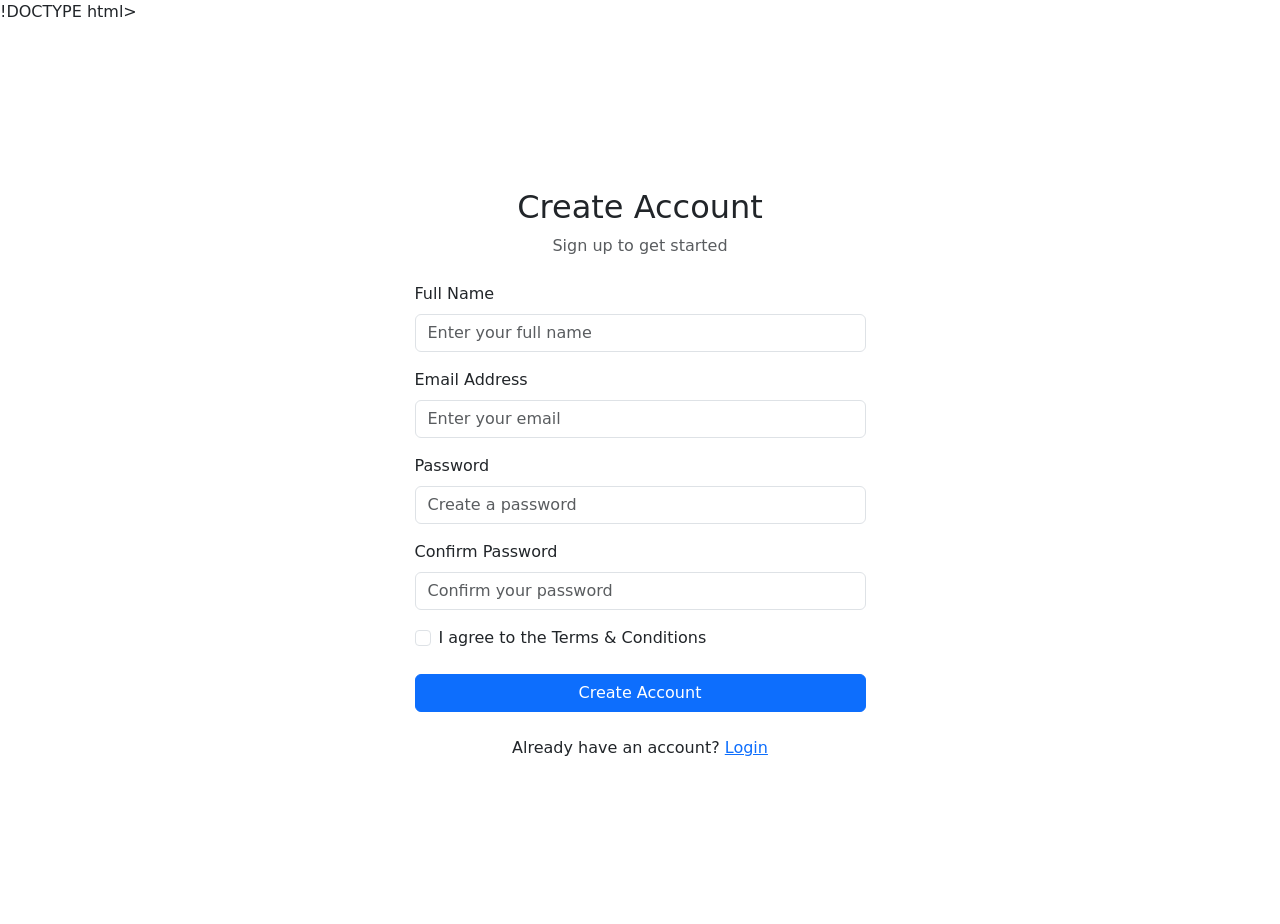
==== Sign-up.html @ df99f41f "Add login and signup pages" ====
!DOCTYPE html>
<html lang="en">
<head>
    <meta charset="UTF-8">
    <meta name="viewport" content="width=device-width, initial-scale=1.0">

    <title>Sign Up</title>

    <!-- Bootstrap CSS -->
    <link href="https://cdn.jsdelivr.net/npm/bootstrap@5.3.3/dist/css/bootstrap.min.css" rel="stylesheet">

    <!-- Custom CSS -->
    <link rel="stylesheet" href="style.css">
</head>

<body>

    <div class="container">
        <div class="row justify-content-center align-items-center min-vh-100">

            <div class="col-md-6 col-lg-5">

                <div class="login-box">

                    <h2 class="text-center mb-2">Create Account</h2>
                    <p class="text-center text-muted mb-4">
                        Sign up to get started
                    </p>

                    <form>

                        <!-- Full Name -->
                        <div class="mb-3">
                            <label for="name" class="form-label">
                                Full Name
                            </label>

                            <input 
                                type="text" 
                                class="form-control" 
                                id="name"
                                placeholder="Enter your full name"
                                required
                            >
                        </div>

                        <!-- Email -->
                        <div class="mb-3">
                            <label for="email" class="form-label">
                                Email Address
                            </label>

                            <input 
                                type="email" 
                                class="form-control" 
                                id="email"
                                placeholder="Enter your email"
                                required
                            >
                        </div>

                        <!-- Password -->
                        <div class="mb-3">
                            <label for="password" class="form-label">
                                Password
                            </label>

                            <input 
                                type="password" 
                                class="form-control" 
                                id="password"
                                placeholder="Create a password"
                                required
                            >
                        </div>

                        <!-- Confirm Password -->
                        <div class="mb-3">
                            <label for="confirmPassword" class="form-label">
                                Confirm Password
                            </label>

                            <input 
                                type="password" 
                                class="form-control" 
                                id="confirmPassword"
                                placeholder="Confirm your password"
                                required
                            >
                        </div>

                        <!-- Terms -->
                        <div class="form-check mb-4">
                            <input 
                                class="form-check-input" 
                                type="checkbox" 
                                id="terms"
                                required
                            >

                            <label class="form-check-label" for="terms">
                                I agree to the Terms & Conditions
                            </label>
                        </div>

                        <!-- Sign Up Button -->
                        <button type="submit" class="btn btn-primary w-100">
                            Create Account
                        </button>

                    </form>

                    <p class="text-center mt-4 mb-0">
                        Already have an account?
                        <a href="login.html" class="signup-link">
                            Login
                        </a>
                    </p>

                </div>

            </div>

        </div>
    </div>

</body>
</html>
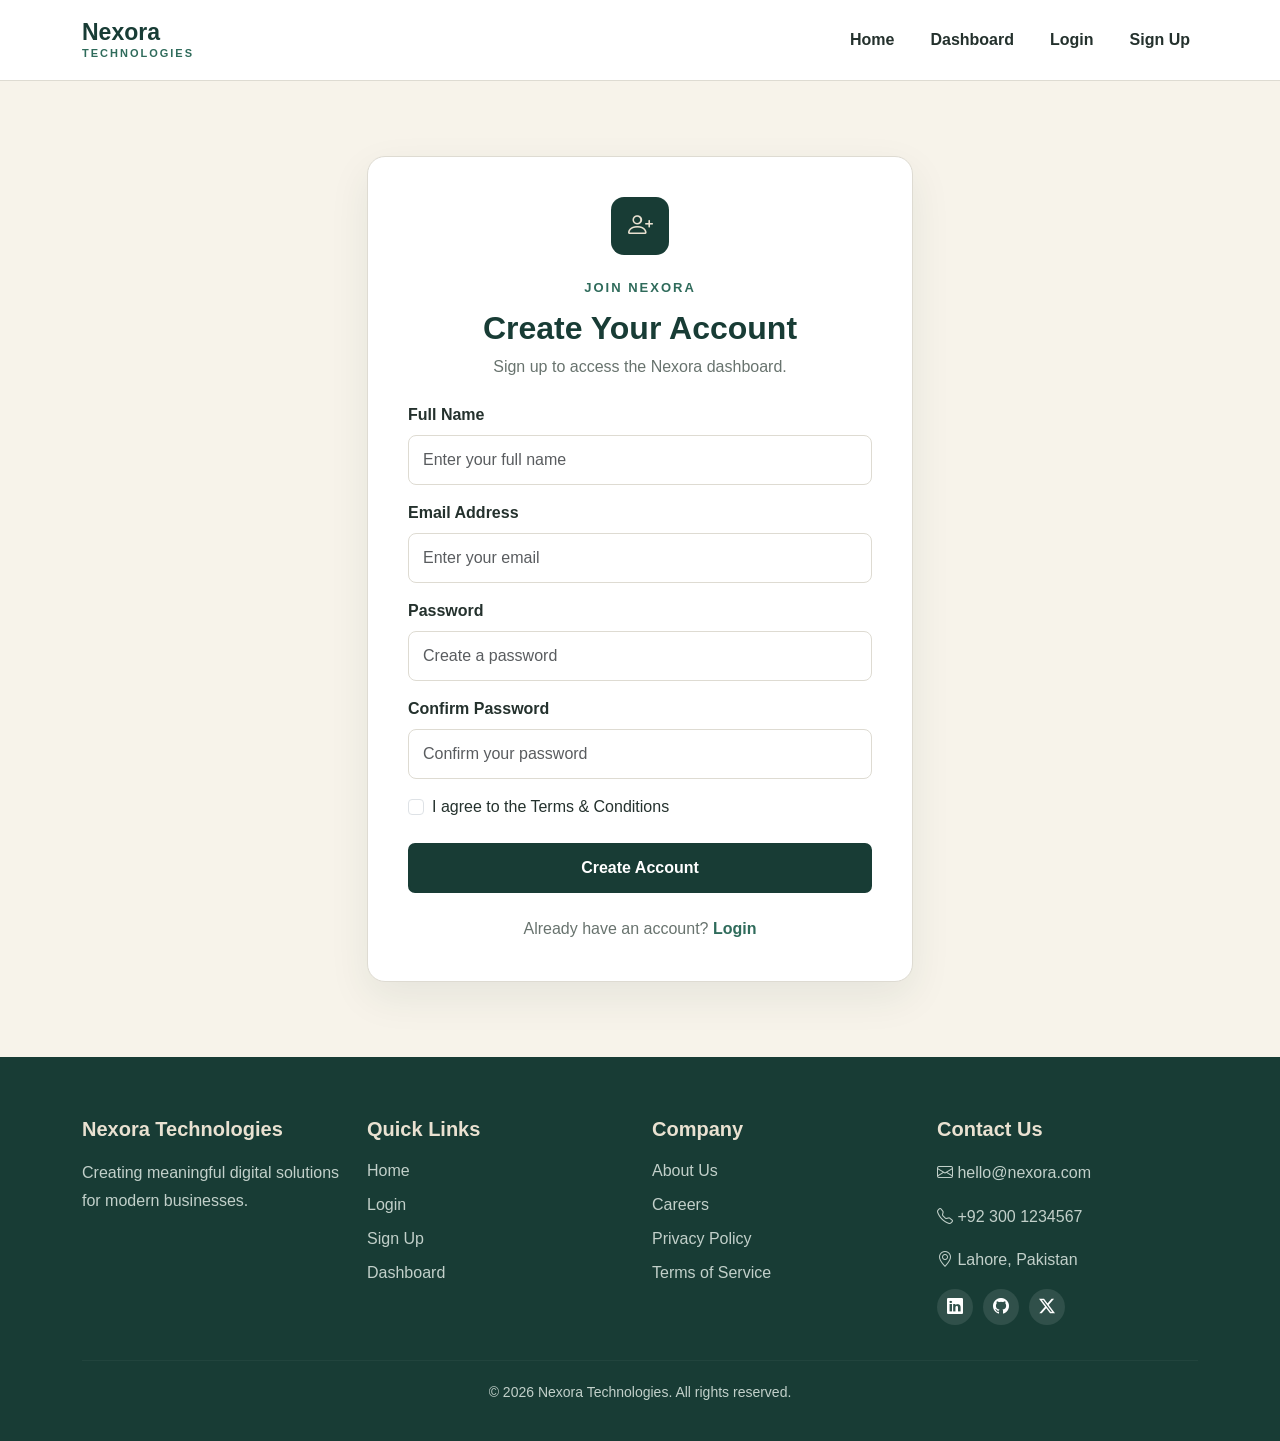
==== commit 2a2d846f: "Update login signup and add new pages" ====
--- a/Sign-up.html
+++ b/Sign-up.html
@@ -1,128 +1,269 @@
-!DOCTYPE html>
+<!DOCTYPE html>
 <html lang="en">
+
 <head>
+
     <meta charset="UTF-8">
     <meta name="viewport" content="width=device-width, initial-scale=1.0">
 
-    <title>Sign Up</title>
-
-    <!-- Bootstrap CSS -->
-    <link href="https://cdn.jsdelivr.net/npm/bootstrap@5.3.3/dist/css/bootstrap.min.css" rel="stylesheet">
-
-    <!-- Custom CSS -->
-    <link rel="stylesheet" href="style.css">
+    <title>Nexora Technologies | Sign Up</title>
+
+    <link href="https://cdn.jsdelivr.net/npm/bootstrap@5.3.3/dist/css/bootstrap.min.css"
+        rel="stylesheet">
+
+    <link rel="stylesheet"
+        href="https://cdn.jsdelivr.net/npm/bootstrap-icons@1.11.3/font/bootstrap-icons.min.css">
+
+    <link rel="stylesheet" href="Style.css">
+
 </head>
 
 <body>
 
-    <div class="container">
-        <div class="row justify-content-center align-items-center min-vh-100">
-
-            <div class="col-md-6 col-lg-5">
-
-                <div class="login-box">
-
-                    <h2 class="text-center mb-2">Create Account</h2>
-                    <p class="text-center text-muted mb-4">
-                        Sign up to get started
-                    </p>
-
-                    <form>
-
-                        <!-- Full Name -->
-                        <div class="mb-3">
-                            <label for="name" class="form-label">
-                                Full Name
-                            </label>
-
-                            <input 
-                                type="text" 
-                                class="form-control" 
-                                id="name"
-                                placeholder="Enter your full name"
-                                required
-                            >
+    <div id="navbar"></div>
+
+
+    <main>
+
+        <section class="auth-section">
+
+            <div class="container">
+
+                <div class="row justify-content-center">
+
+                    <div class="col-md-8 col-lg-6">
+
+                        <div class="auth-card">
+
+                            <div class="auth-icon">
+                                <i class="bi bi-person-plus"></i>
+                            </div>
+
+
+                            <div class="text-center">
+
+                                <span class="section-label">
+                                    JOIN NEXORA
+                                </span>
+
+                                <h1>
+                                    Create Your Account
+                                </h1>
+
+                                <p>
+                                    Sign up to access the Nexora dashboard.
+                                </p>
+
+                            </div>
+
+
+                            <form id="signupForm"
+                                class="mt-4"
+                                novalidate>
+
+
+                                <div class="mb-3">
+
+                                    <label for="name"
+                                        class="form-label">
+                                        Full Name
+                                    </label>
+
+                                    <input type="text"
+                                        id="name"
+                                        class="form-control"
+                                        placeholder="Enter your full name"
+                                        required>
+
+                                    <div class="invalid-feedback">
+                                        Please enter your full name.
+                                    </div>
+
+                                </div>
+
+
+                                <div class="mb-3">
+
+                                    <label for="email"
+                                        class="form-label">
+                                        Email Address
+                                    </label>
+
+                                    <input type="email"
+                                        id="email"
+                                        class="form-control"
+                                        placeholder="Enter your email"
+                                        required>
+
+                                    <div class="invalid-feedback">
+                                        Please enter a valid email.
+                                    </div>
+
+                                </div>
+
+
+                                <div class="mb-3">
+
+                                    <label for="password"
+                                        class="form-label">
+                                        Password
+                                    </label>
+
+                                    <input type="password"
+                                        id="password"
+                                        class="form-control"
+                                        placeholder="Create a password"
+                                        minlength="6"
+                                        required>
+
+                                    <div class="invalid-feedback">
+                                        Password must contain at least
+                                        6 characters.
+                                    </div>
+
+                                </div>
+
+
+                                <div class="mb-3">
+
+                                    <label for="confirmPassword"
+                                        class="form-label">
+                                        Confirm Password
+                                    </label>
+
+                                    <input type="password"
+                                        id="confirmPassword"
+                                        class="form-control"
+                                        placeholder="Confirm your password"
+                                        required>
+
+                                    <div class="invalid-feedback">
+                                        Passwords must match.
+                                    </div>
+
+                                </div>
+
+
+                                <div class="form-check mb-4">
+
+                                    <input type="checkbox"
+                                        class="form-check-input"
+                                        id="terms"
+                                        required>
+
+                                    <label class="form-check-label"
+                                        for="terms">
+                                        I agree to the Terms & Conditions
+                                    </label>
+
+                                    <div class="invalid-feedback">
+                                        Please accept the terms.
+                                    </div>
+
+                                </div>
+
+
+                                <button type="submit"
+                                    class="btn main-btn w-100">
+                                    Create Account
+                                </button>
+
+
+                                <p class="text-center mt-4 mb-0">
+
+                                    Already have an account?
+
+                                    <a href="Login.html"
+                                        class="auth-link">
+                                        Login
+                                    </a>
+
+                                </p>
+
+                            </form>
+
                         </div>
 
-                        <!-- Email -->
-                        <div class="mb-3">
-                            <label for="email" class="form-label">
-                                Email Address
-                            </label>
-
-                            <input 
-                                type="email" 
-                                class="form-control" 
-                                id="email"
-                                placeholder="Enter your email"
-                                required
-                            >
-                        </div>
-
-                        <!-- Password -->
-                        <div class="mb-3">
-                            <label for="password" class="form-label">
-                                Password
-                            </label>
-
-                            <input 
-                                type="password" 
-                                class="form-control" 
-                                id="password"
-                                placeholder="Create a password"
-                                required
-                            >
-                        </div>
-
-                        <!-- Confirm Password -->
-                        <div class="mb-3">
-                            <label for="confirmPassword" class="form-label">
-                                Confirm Password
-                            </label>
-
-                            <input 
-                                type="password" 
-                                class="form-control" 
-                                id="confirmPassword"
-                                placeholder="Confirm your password"
-                                required
-                            >
-                        </div>
-
-                        <!-- Terms -->
-                        <div class="form-check mb-4">
-                            <input 
-                                class="form-check-input" 
-                                type="checkbox" 
-                                id="terms"
-                                required
-                            >
-
-                            <label class="form-check-label" for="terms">
-                                I agree to the Terms & Conditions
-                            </label>
-                        </div>
-
-                        <!-- Sign Up Button -->
-                        <button type="submit" class="btn btn-primary w-100">
-                            Create Account
-                        </button>
-
-                    </form>
-
-                    <p class="text-center mt-4 mb-0">
-                        Already have an account?
-                        <a href="login.html" class="signup-link">
-                            Login
-                        </a>
-                    </p>
+                    </div>
 
                 </div>
 
             </div>
 
-        </div>
-    </div>
+        </section>
+
+    </main>
+
+
+    <div id="footer"></div>
+
+
+    <script src="https://cdn.jsdelivr.net/npm/bootstrap@5.3.3/dist/js/bootstrap.bundle.min.js">
+    </script>
+
+
+    <script>
+
+        fetch("navbar.html")
+            .then(response => response.text())
+            .then(data => {
+                document.getElementById("navbar").innerHTML = data;
+            });
+
+
+        fetch("footer.html")
+            .then(response => response.text())
+            .then(data => {
+                document.getElementById("footer").innerHTML = data;
+            });
+
+
+        const signupForm =
+            document.getElementById("signupForm");
+
+        signupForm.addEventListener("submit", function (event) {
+
+            event.preventDefault();
+
+            const password =
+                document.getElementById("password");
+
+            const confirmPassword =
+                document.getElementById("confirmPassword");
+
+
+            if (password.value !== confirmPassword.value) {
+
+                confirmPassword.setCustomValidity(
+                    "Passwords do not match."
+                );
+
+            } else {
+
+                confirmPassword.setCustomValidity("");
+
+            }
+
+
+            if (!signupForm.checkValidity()) {
+
+                event.stopPropagation();
+
+                signupForm.classList.add("was-validated");
+
+                return;
+
+            }
+
+
+            signupForm.classList.add("was-validated");
+
+            window.location.href = "dashboard.html";
+
+        });
+
+    </script>
 
 </body>
-</html>
+
+</html>
--- a/Style.css
+++ b/Style.css
@@ -0,0 +1,623 @@
+/*COLOR THEME*/
+
+:root {
+    --dark-green: #183c35;
+    --green: #2f6b5b;
+    --light-green: #e5eee9;
+    --cream: #f7f3ea;
+    --beige: #e9e1d1;
+    --dark-text: #24312d;
+    --muted-text: #68736e;
+    --white: #ffffff;
+    --border: #dedbd2;
+}
+
+
+/* GENERAL*/
+
+* {
+    box-sizing: border-box;
+}
+
+body {
+    margin: 0;
+    font-family: Arial, Helvetica, sans-serif;
+    background-color: var(--cream);
+    color: var(--dark-text);
+}
+
+a {
+    text-decoration: none;
+}
+
+
+/* NAVBAR */
+
+.navbar {
+    background-color: var(--white);
+    padding: 16px 0;
+    border-bottom: 1px solid var(--border);
+}
+
+.navbar-brand {
+    color: var(--dark-green);
+    font-size: 23px;
+    font-weight: 800;
+    line-height: 1;
+}
+
+.navbar-brand span {
+    display: block;
+    color: var(--green);
+    font-size: 11px;
+    letter-spacing: 2px;
+    text-transform: uppercase;
+    margin-top: 4px;
+}
+
+.navbar-brand:hover {
+    color: var(--green);
+}
+
+.nav-link {
+    color: var(--dark-text);
+    font-weight: 600;
+    margin-left: 20px;
+}
+
+.nav-link:hover,
+.nav-link.active {
+    color: var(--green) !important;
+}
+
+.navbar-toggler {
+    border-color: var(--border);
+}
+
+
+/*HERO*/
+
+.hero-section {
+    padding: 100px 0;
+    background-color: var(--cream);
+}
+
+.hero-label,
+.section-label {
+    color: var(--green);
+    font-size: 13px;
+    font-weight: 800;
+    letter-spacing: 2px;
+}
+
+.hero-section h1 {
+    font-size: 55px;
+    font-weight: 800;
+    line-height: 1.08;
+    margin-top: 18px;
+    color: var(--dark-green);
+}
+
+.hero-section h1 span {
+    color: var(--green);
+    display: block;
+}
+
+.hero-section p {
+    color: var(--muted-text);
+    font-size: 18px;
+    line-height: 1.8;
+    max-width: 650px;
+    margin-top: 25px;
+}
+
+.hero-buttons {
+    display: flex;
+    gap: 15px;
+    margin-top: 30px;
+}
+
+.main-btn {
+    background-color: var(--dark-green);
+    color: white;
+    border: 2px solid var(--dark-green);
+    padding: 11px 25px;
+    font-weight: 700;
+    border-radius: 7px;
+}
+
+.main-btn:hover {
+    background-color: var(--green);
+    border-color: var(--green);
+    color: white;
+}
+
+.outline-btn {
+    border: 2px solid var(--dark-green);
+    color: var(--dark-green);
+    padding: 11px 25px;
+    font-weight: 700;
+    border-radius: 7px;
+}
+
+.outline-btn:hover {
+    background-color: var(--dark-green);
+    color: white;
+}
+
+
+/*HERO VISUAL*/
+
+.hero-visual {
+    background-color: var(--dark-green);
+    color: white;
+    border-radius: 20px;
+    padding: 45px;
+    box-shadow: 0 20px 45px rgba(24, 60, 53, 0.18);
+}
+
+.visual-icon {
+    width: 65px;
+    height: 65px;
+    background-color: var(--beige);
+    color: var(--dark-green);
+    border-radius: 14px;
+    display: flex;
+    align-items: center;
+    justify-content: center;
+    font-size: 30px;
+    margin-bottom: 25px;
+}
+
+.hero-visual h3 {
+    font-weight: 700;
+}
+
+.hero-visual p {
+    color: #d5dfda;
+    font-size: 15px;
+}
+
+.visual-line {
+    height: 1px;
+    background-color: rgba(255, 255, 255, 0.2);
+    margin: 30px 0;
+}
+
+.mini-stats {
+    display: flex;
+    justify-content: space-between;
+    gap: 20px;
+}
+
+.mini-stats strong {
+    display: block;
+    font-size: 25px;
+}
+
+.mini-stats small {
+    color: #bdccc6;
+}
+
+
+/*SECTIONS*/
+
+.section-padding {
+    padding: 90px 0;
+    background-color: var(--white);
+}
+
+.section-padding h2,
+.services-section h2 {
+    font-size: 38px;
+    font-weight: 800;
+    color: var(--dark-green);
+    margin-top: 12px;
+}
+
+.section-padding p {
+    color: var(--muted-text);
+    line-height: 1.8;
+}
+
+
+/*ABOUT*/
+
+.about-box {
+    background-color: var(--cream);
+    padding: 35px;
+    border-radius: 15px;
+    border: 1px solid var(--border);
+}
+
+.about-item {
+    display: flex;
+    gap: 18px;
+    padding: 18px 0;
+    border-bottom: 1px solid var(--border);
+}
+
+.about-item:last-child {
+    border-bottom: none;
+}
+
+.about-item > i {
+    width: 48px;
+    height: 48px;
+    flex-shrink: 0;
+    display: flex;
+    align-items: center;
+    justify-content: center;
+    background-color: var(--dark-green);
+    color: white;
+    border-radius: 10px;
+    font-size: 21px;
+}
+
+.about-item h5 {
+    color: var(--dark-green);
+    font-weight: 700;
+    margin-bottom: 5px;
+}
+
+.about-item p {
+    margin: 0;
+    font-size: 14px;
+}
+
+
+/*SERVICES*/
+
+.services-section {
+    padding: 90px 0;
+    background-color: var(--cream);
+}
+
+.service-card {
+    background-color: white;
+    border: 1px solid var(--border);
+    border-radius: 15px;
+    padding: 35px;
+    height: 100%;
+    transition: 0.3s;
+}
+
+.service-card:hover {
+    transform: translateY(-6px);
+    box-shadow: 0 15px 35px rgba(24, 60, 53, 0.10);
+}
+
+.service-card > i {
+    width: 55px;
+    height: 55px;
+    display: flex;
+    align-items: center;
+    justify-content: center;
+    background-color: var(--light-green);
+    color: var(--green);
+    border-radius: 12px;
+    font-size: 25px;
+    margin-bottom: 20px;
+}
+
+.service-card h4 {
+    color: var(--dark-green);
+    font-weight: 700;
+}
+
+.service-card p {
+    color: var(--muted-text);
+    line-height: 1.7;
+}
+
+
+/*STATISTICS*/
+
+.stats-section {
+    padding: 70px 0;
+    background-color: var(--dark-green);
+    color: white;
+}
+
+.stats-section h3 {
+    font-size: 38px;
+    font-weight: 800;
+    color: var(--beige);
+}
+
+.stats-section p {
+    color: #d0dbd6;
+    margin: 0;
+}
+
+
+/*AUTH PAGES */
+
+.auth-section {
+    min-height: 700px;
+    padding: 75px 0;
+    background-color: var(--cream);
+}
+
+.auth-card {
+    background-color: white;
+    border: 1px solid var(--border);
+    border-radius: 18px;
+    padding: 40px;
+    box-shadow: 0 15px 40px rgba(24, 60, 53, 0.08);
+}
+
+.auth-icon {
+    width: 58px;
+    height: 58px;
+    margin: 0 auto 20px;
+    background-color: var(--dark-green);
+    color: var(--beige);
+    border-radius: 13px;
+    display: flex;
+    align-items: center;
+    justify-content: center;
+    font-size: 25px;
+}
+
+.auth-card h1 {
+    color: var(--dark-green);
+    font-size: 32px;
+    font-weight: 800;
+    margin-top: 10px;
+}
+
+.auth-card p {
+    color: var(--muted-text);
+}
+
+.form-label {
+    color: var(--dark-text);
+    font-weight: 700;
+}
+
+.form-control {
+    border: 1px solid var(--border);
+    padding: 12px 14px;
+    border-radius: 8px;
+}
+
+.form-control:focus {
+    border-color: var(--green);
+    box-shadow: 0 0 0 3px rgba(47, 107, 91, 0.12);
+}
+
+.auth-link,
+.forgot-link {
+    color: var(--green);
+    font-weight: 700;
+}
+
+.auth-link:hover,
+.forgot-link:hover {
+    color: var(--dark-green);
+    text-decoration: underline;
+}
+
+
+/*DASHBOARD*/
+
+.dashboard-section {
+    min-height: 750px;
+    padding: 75px 0;
+    background-color: var(--cream);
+}
+
+.dashboard-section h1 {
+    color: var(--dark-green);
+    font-size: 40px;
+    font-weight: 800;
+    margin-top: 10px;
+}
+
+.dashboard-section > .container > div > p {
+    color: var(--muted-text);
+}
+
+.dashboard-card {
+    background-color: white;
+    border: 1px solid var(--border);
+    border-radius: 15px;
+    padding: 25px;
+    height: 100%;
+    transition: 0.3s;
+}
+
+.dashboard-card:hover {
+    transform: translateY(-4px);
+    box-shadow: 0 12px 30px rgba(24, 60, 53, 0.08);
+}
+
+.dashboard-icon {
+    width: 50px;
+    height: 50px;
+    display: flex;
+    align-items: center;
+    justify-content: center;
+    background-color: var(--light-green);
+    color: var(--green);
+    border-radius: 10px;
+    font-size: 22px;
+    margin-bottom: 15px;
+}
+
+.dashboard-card h3 {
+    color: var(--dark-green);
+    font-size: 30px;
+    font-weight: 800;
+}
+
+.dashboard-card p {
+    color: var(--muted-text);
+    margin: 0;
+}
+
+
+/*EMPLOYEE TABLE*/
+
+.employee-table-card {
+    background-color: white;
+    padding: 30px;
+    border-radius: 18px;
+    border: 1px solid var(--border);
+    box-shadow: 0 12px 30px rgba(24, 60, 53, 0.06);
+}
+
+.employee-table-card h3 {
+    color: var(--dark-green);
+    font-weight: 800;
+}
+
+.employee-table-card p {
+    color: var(--muted-text);
+}
+
+.table thead th {
+    background-color: var(--dark-green);
+    color: white;
+    white-space: nowrap;
+    border: none;
+}
+
+.table td {
+    white-space: nowrap;
+}
+
+.table tbody tr:hover {
+    background-color: #f4f7f4;
+}
+
+.badge {
+    padding: 7px 11px;
+    font-weight: 600;
+}
+
+
+/*FOOTER*/
+
+.site-footer {
+    background-color: var(--dark-green);
+    color: white;
+    padding: 60px 0 20px;
+}
+
+.site-footer h5 {
+    color: var(--beige);
+    font-weight: 700;
+    margin-bottom: 18px;
+}
+
+.site-footer p {
+    color: #c2d0ca;
+    line-height: 1.7;
+}
+
+.footer-links {
+    list-style: none;
+    padding: 0;
+    margin: 0;
+}
+
+.footer-links li {
+    margin-bottom: 10px;
+}
+
+.footer-links a {
+    color: #c2d0ca;
+}
+
+.footer-links a:hover {
+    color: white;
+}
+
+.site-footer hr {
+    border-color: rgba(255, 255, 255, 0.15);
+    margin: 35px 0 20px;
+}
+
+.social-links {
+    display: flex;
+    gap: 10px;
+    margin-top: 15px;
+}
+
+.social-links a {
+    width: 36px;
+    height: 36px;
+    background-color: rgba(255, 255, 255, 0.10);
+    color: white;
+    border-radius: 50%;
+    display: flex;
+    align-items: center;
+    justify-content: center;
+}
+
+.social-links a:hover {
+    background-color: var(--green);
+}
+
+.footer-bottom {
+    font-size: 14px;
+}
+
+
+/*RESPONSIVE*/
+
+@media (max-width: 991px) {
+
+    .nav-link {
+        margin-left: 0;
+        padding: 10px 0;
+    }
+
+    .hero-section {
+        padding: 70px 0;
+    }
+
+    .hero-section h1 {
+        font-size: 45px;
+    }
+
+}
+
+
+@media (max-width: 576px) {
+
+    .hero-section h1 {
+        font-size: 36px;
+    }
+
+    .hero-buttons {
+        flex-direction: column;
+    }
+
+    .hero-buttons .btn {
+        width: 100%;
+    }
+
+    .hero-visual {
+        padding: 30px;
+    }
+
+    .mini-stats {
+        gap: 10px;
+    }
+
+    .auth-card {
+        padding: 25px;
+    }
+
+    .dashboard-section h1 {
+        font-size: 32px;
+    }
+
+    .employee-table-card {
+        padding: 20px;
+    }
+
+}
